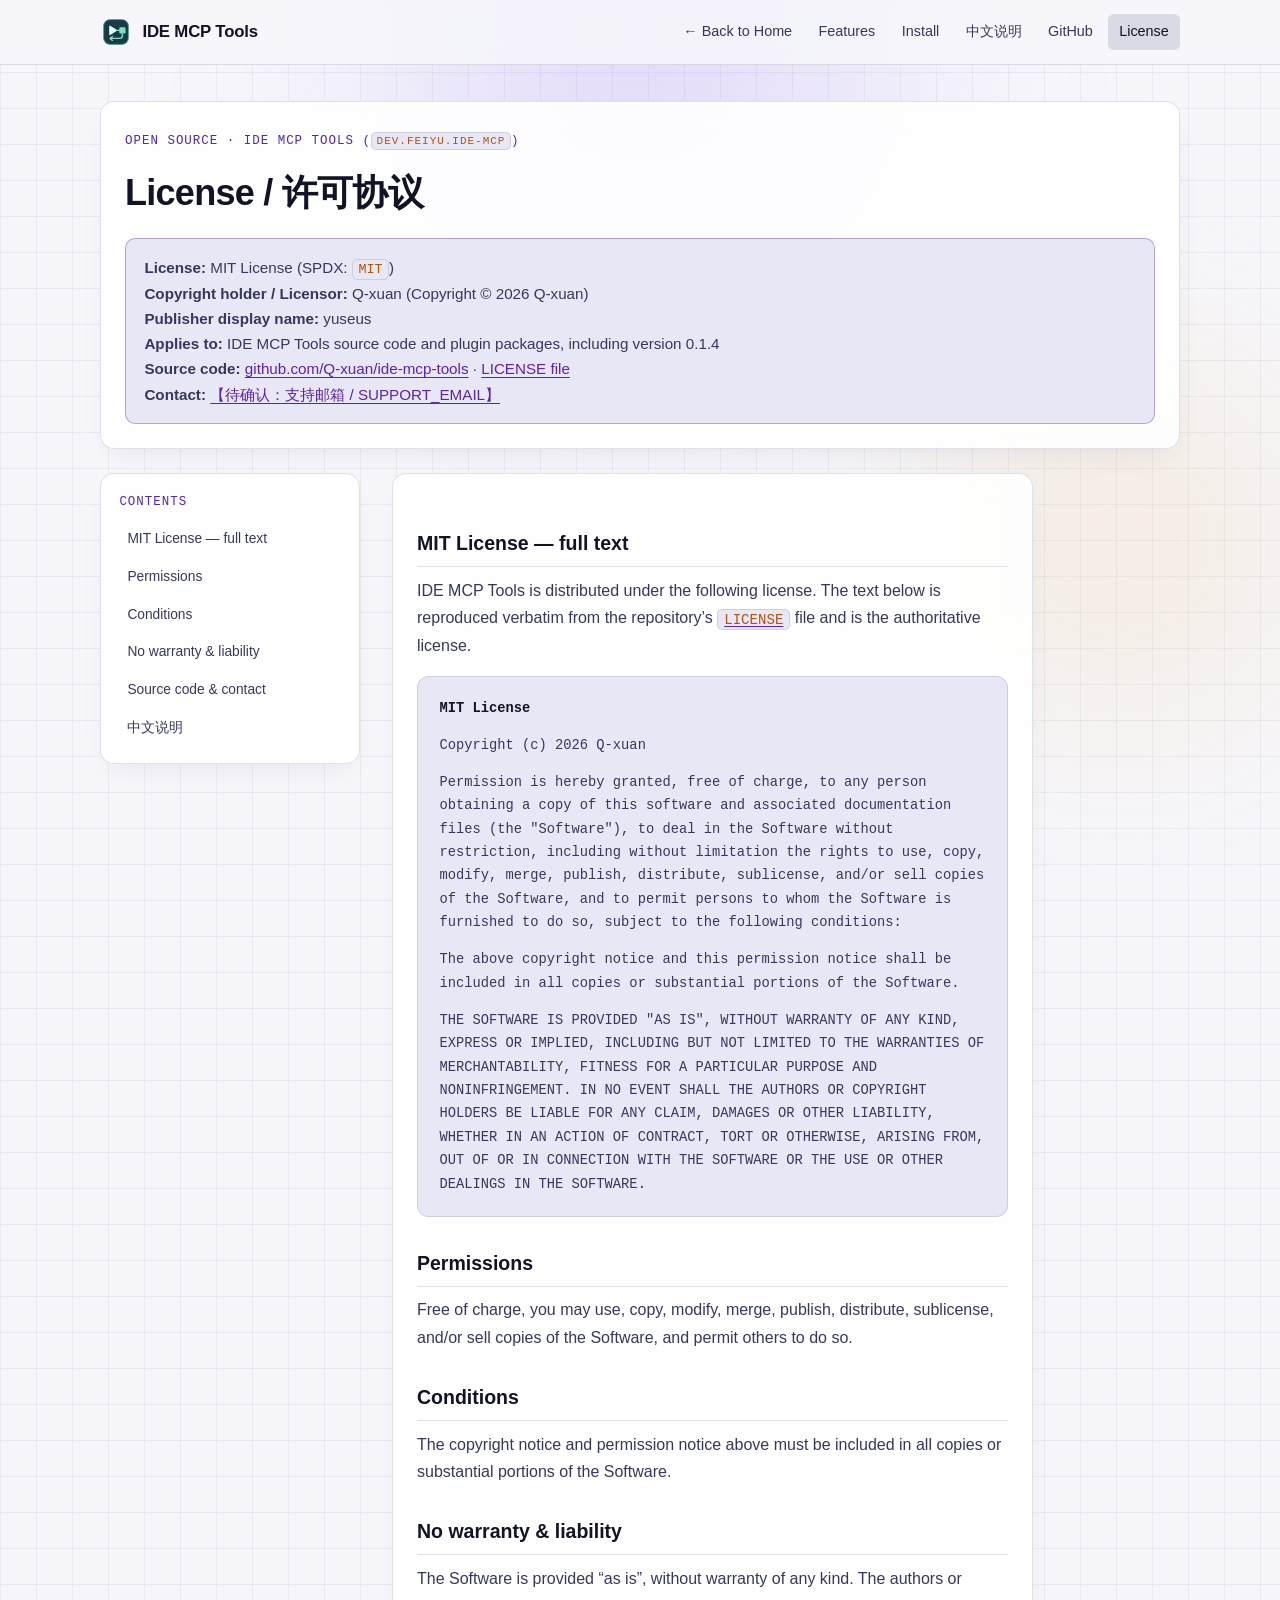
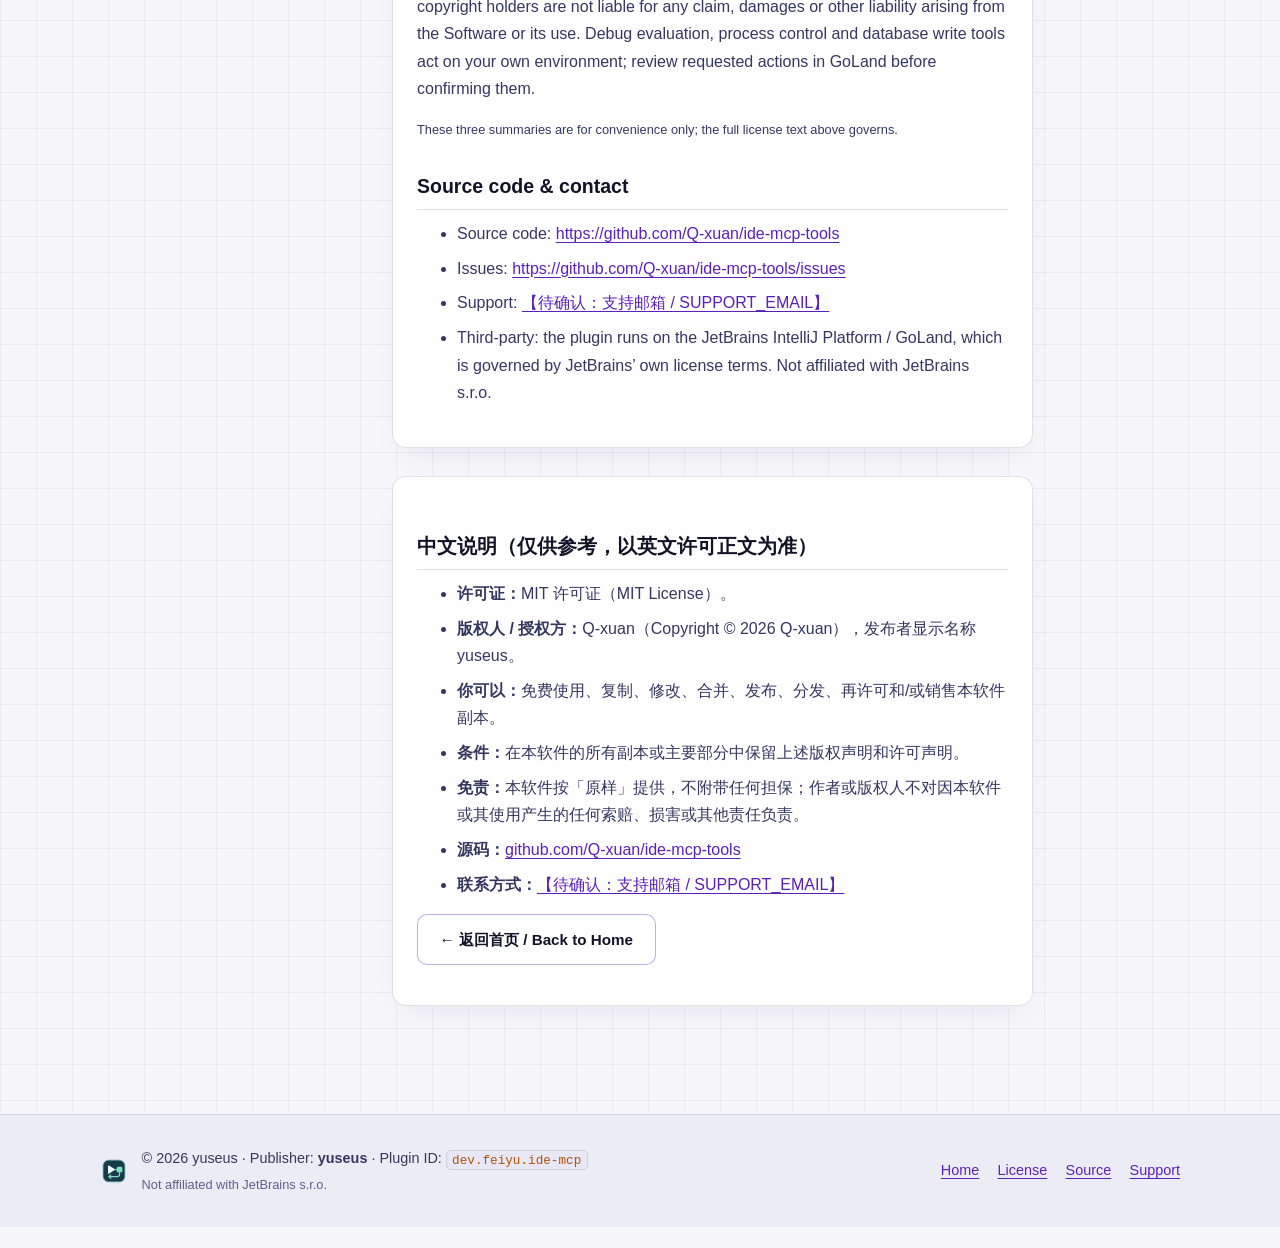
==== docs/eula/index.html @ c02a5cfa "docs: add publisher website for GitHub Pages" ====
<!DOCTYPE html>
<html lang="en">
<head>
  <meta charset="utf-8">
  <meta name="viewport" content="width=device-width, initial-scale=1">
  <title>License / 许可协议 (MIT) – IDE MCP Tools</title>
  <meta name="description" content="IDE MCP Tools is open source under the MIT License. Copyright (c) 2026 Q-xuan.">
  <link rel="icon" type="image/svg+xml" href="../pluginIcon.svg">
  <link rel="stylesheet" href="../style.css">
</head>
<body>
  <a href="#main-content" class="skip-link">Skip to main content</a>

  <div class="bg-canvas" aria-hidden="true">
    <div class="glow glow-1"></div>
    <div class="glow glow-2"></div>
  </div>

  <header class="site-header">
    <div class="container nav-inner">
      <a href="../" class="brand" aria-label="IDE MCP Tools Home">
        <img src="../pluginIcon.svg" alt="IDE MCP Tools icon" width="32" height="32" class="brand-icon">
        <span class="brand-name">IDE MCP Tools</span>
      </a>
      <nav class="site-nav" aria-label="Primary navigation">
        <a href="../">&larr; Back to Home</a>
        <a href="../#features">Features</a>
        <a href="../#install">Install</a>
        <a href="#zh" lang="zh-CN">中文说明</a>
        <a href="https://github.com/Q-xuan/ide-mcp-tools" rel="noopener">GitHub</a>
        <a href="./" aria-current="page">License</a>
      </nav>
    </div>
  </header>

  <main id="main-content" class="container eula-main">
    <div class="eula-header glass-card">
      <div class="eula-header-top">
        <span class="section-kicker">Open source &middot; IDE MCP Tools (<code>dev.feiyu.ide-mcp</code>)</span>
        <h1 id="eula-title">License / 许可协议</h1>
      </div>
      <p class="meta-box">
        <strong>License:</strong> MIT License (SPDX: <code>MIT</code>)<br>
        <strong>Copyright holder / Licensor:</strong> Q-xuan (Copyright &copy; 2026 Q-xuan)<br>
        <strong>Publisher display name:</strong> yuseus<br>
        <strong>Applies to:</strong> IDE MCP Tools source code and plugin packages, including version 0.1.4<br>
        <strong>Source code:</strong> <a href="https://github.com/Q-xuan/ide-mcp-tools" rel="noopener">github.com/Q-xuan/ide-mcp-tools</a> &middot; <a href="https://github.com/Q-xuan/ide-mcp-tools/blob/main/LICENSE" rel="noopener">LICENSE file</a><br>
        <strong>Contact:</strong> <a href="mailto:SUPPORT_EMAIL">【待确认：支持邮箱 / SUPPORT_EMAIL】</a>
      </p>
    </div>

    <details class="toc-mobile glass-card">
      <summary>Table of Contents / 目录</summary>
      <nav aria-label="Mobile table of contents">
        <ol class="toc-list">
              <li><a href="#license">MIT License — full text</a></li>
              <li><a href="#s1">Permissions</a></li>
              <li><a href="#s2">Conditions</a></li>
              <li><a href="#s3">No warranty &amp; liability</a></li>
              <li><a href="#source">Source code &amp; contact</a></li>
              <li><a href="#zh" lang="zh-CN">中文说明</a></li>
        </ol>
      </nav>
    </details>

    <div class="eula-layout">
      <aside class="toc-sidebar" aria-label="Document sections">
        <div class="toc-sticky glass-card">
          <div class="toc-heading">Contents</div>
          <nav aria-label="Table of contents">
            <ol class="toc-list">
              <li><a href="#license">MIT License — full text</a></li>
              <li><a href="#s1">Permissions</a></li>
              <li><a href="#s2">Conditions</a></li>
              <li><a href="#s3">No warranty &amp; liability</a></li>
              <li><a href="#source">Source code &amp; contact</a></li>
              <li><a href="#zh" lang="zh-CN">中文说明</a></li>
            </ol>
          </nav>
        </div>
      </aside>

      <div class="eula-content">
        <article class="glass-card legal-prose" aria-labelledby="eula-title">
          <h2 id="license">MIT License — full text</h2>
          <p>IDE MCP Tools is distributed under the following license. The text below is reproduced verbatim from the repository&rsquo;s <a href="https://github.com/Q-xuan/ide-mcp-tools/blob/main/LICENSE" rel="noopener"><code>LICENSE</code></a> file and is the authoritative license.</p>
          <div class="license-text" lang="en">
<p>MIT License</p>
<p>Copyright (c) 2026 Q-xuan</p>
<p>Permission is hereby granted, free of charge, to any person obtaining a copy of this software and associated documentation files (the &quot;Software&quot;), to deal in the Software without restriction, including without limitation the rights to use, copy, modify, merge, publish, distribute, sublicense, and/or sell copies of the Software, and to permit persons to whom the Software is furnished to do so, subject to the following conditions:</p>
<p>The above copyright notice and this permission notice shall be included in all copies or substantial portions of the Software.</p>
<p>THE SOFTWARE IS PROVIDED &quot;AS IS&quot;, WITHOUT WARRANTY OF ANY KIND, EXPRESS OR IMPLIED, INCLUDING BUT NOT LIMITED TO THE WARRANTIES OF MERCHANTABILITY, FITNESS FOR A PARTICULAR PURPOSE AND NONINFRINGEMENT. IN NO EVENT SHALL THE AUTHORS OR COPYRIGHT HOLDERS BE LIABLE FOR ANY CLAIM, DAMAGES OR OTHER LIABILITY, WHETHER IN AN ACTION OF CONTRACT, TORT OR OTHERWISE, ARISING FROM, OUT OF OR IN CONNECTION WITH THE SOFTWARE OR THE USE OR OTHER DEALINGS IN THE SOFTWARE.</p>
</div>

          <h2 id="s1">Permissions</h2>
          <p>Free of charge, you may use, copy, modify, merge, publish, distribute, sublicense, and/or sell copies of the Software, and permit others to do so.</p>
          <h2 id="s2">Conditions</h2>
          <p>The copyright notice and permission notice above must be included in all copies or substantial portions of the Software.</p>
          <h2 id="s3">No warranty &amp; liability</h2>
          <p>The Software is provided &ldquo;as is&rdquo;, without warranty of any kind. The authors or copyright holders are not liable for any claim, damages or other liability arising from the Software or its use. Debug evaluation, process control and database write tools act on your own environment; review requested actions in GoLand before confirming them.</p>
          <p class="footer-disclaimer">These three summaries are for convenience only; the full license text above governs.</p>

          <h2 id="source">Source code &amp; contact</h2>
          <ul>
            <li>Source code: <a href="https://github.com/Q-xuan/ide-mcp-tools" rel="noopener">https://github.com/Q-xuan/ide-mcp-tools</a></li>
            <li>Issues: <a href="https://github.com/Q-xuan/ide-mcp-tools/issues" rel="noopener">https://github.com/Q-xuan/ide-mcp-tools/issues</a></li>
            <li>Support: <a href="mailto:SUPPORT_EMAIL">【待确认：支持邮箱 / SUPPORT_EMAIL】</a></li>
            <li>Third-party: the plugin runs on the JetBrains IntelliJ Platform / GoLand, which is governed by JetBrains&rsquo; own license terms. Not affiliated with JetBrains s.r.o.</li>
          </ul>
        </article>

        <section id="zh" lang="zh-CN" class="glass-card legal-prose">
          <h2>中文说明（仅供参考，以英文许可正文为准）</h2>
          <ul>
            <li><strong>许可证：</strong>MIT 许可证（MIT License）。</li>
            <li><strong>版权人 / 授权方：</strong>Q-xuan（Copyright &copy; 2026 Q-xuan），发布者显示名称 yuseus。</li>
            <li><strong>你可以：</strong>免费使用、复制、修改、合并、发布、分发、再许可和/或销售本软件副本。</li>
            <li><strong>条件：</strong>在本软件的所有副本或主要部分中保留上述版权声明和许可声明。</li>
            <li><strong>免责：</strong>本软件按「原样」提供，不附带任何担保；作者或版权人不对因本软件或其使用产生的任何索赔、损害或其他责任负责。</li>
            <li><strong>源码：</strong><a href="https://github.com/Q-xuan/ide-mcp-tools" rel="noopener">github.com/Q-xuan/ide-mcp-tools</a></li>
            <li><strong>联系方式：</strong><a href="mailto:SUPPORT_EMAIL">【待确认：支持邮箱 / SUPPORT_EMAIL】</a></li>
          </ul>
          <p><a href="../" class="btn btn-secondary">&larr; 返回首页 / Back to Home</a></p>
        </section>
      </div>
    </div>
  </main>

  <footer class="site-footer">
    <div class="container footer-inner">
      <div class="footer-brand">
        <img src="../pluginIcon.svg" alt="IDE MCP Tools icon" width="28" height="28" class="brand-icon">
        <div>
          <div class="footer-title">&copy; 2026 yuseus &middot; Publisher: <strong>yuseus</strong> &middot; Plugin ID: <code>dev.feiyu.ide-mcp</code></div>
          <p class="footer-disclaimer">Not affiliated with JetBrains s.r.o.</p>
        </div>
      </div>
      <nav class="footer-nav" aria-label="Footer navigation">
        <a href="../">Home</a>
        <a href="./">License</a>
        <a href="https://github.com/Q-xuan/ide-mcp-tools" rel="noopener">Source</a>
        <a href="mailto:SUPPORT_EMAIL">Support</a>
      </nav>
    </div>
  </footer>
</body>
</html>
---- docs/style.css ----
:root {
  --font-sans: Inter, -apple-system, BlinkMacSystemFont, 'Segoe UI', 'PingFang SC', 'Hiragino Sans GB', 'Microsoft YaHei', 'Noto Sans CJK SC', sans-serif;
  --font-mono: 'JetBrains Mono', ui-monospace, SFMono-Regular, Menlo, Consolas, monospace;
  --bg: #0b0d19;
  --bg-elevated: #111528;
  --bg-card: rgba(22, 27, 51, 0.62);
  --bg-card-strong: rgba(30, 36, 68, 0.82);
  --bg-nav: rgba(11, 13, 25, 0.80);
  --bg-code: rgba(15, 18, 36, 0.94);
  --text: #f3f2ff;
  --text-secondary: #c0bce0;
  --text-muted: #8e8ab5;
  --accent: #a78bfa;
  --accent-secondary: #f59e0b;
  --accent-teal: #7c5dfa;
  --accent-deep: #1e2246;
  --border: rgba(196, 181, 253, 0.16);
  --border-strong: rgba(167, 139, 250, 0.42);
  --grid-line: rgba(196, 181, 253, 0.045);
  --glow-primary: rgba(139, 92, 246, 0.18);
  --glow-secondary: rgba(245, 158, 11, 0.14);
  --shadow-card: 0 16px 40px -12px rgba(6, 7, 15, 0.72), inset 0 1px 0 0 rgba(243, 242, 255, 0.08);
  --shadow-hover: 0 22px 48px -12px rgba(6, 7, 15, 0.90), inset 0 1px 0 0 rgba(167, 139, 250, 0.30);
  --btn-primary-bg: linear-gradient(135deg, #7c3aed 0%, #6d28d9 100%);
  --btn-primary-text: #ffffff;
}

@media (prefers-color-scheme: light) {
  :root {
    --bg: #f6f6fb;
    --bg-elevated: #ececf6;
    --bg-card: rgba(255, 255, 255, 0.88);
    --bg-card-strong: rgba(255, 255, 255, 0.97);
    --bg-nav: rgba(246, 246, 251, 0.86);
    --bg-code: #e8e7f5;
    --text: #111326;
    --text-secondary: #34385e;
    --text-muted: #5c608a;
    --accent: #5b21b6;
    --accent-secondary: #b45309;
    --accent-teal: #4c1d95;
    --accent-deep: #e2dff7;
    --border: rgba(30, 34, 70, 0.13);
    --border-strong: rgba(91, 33, 182, 0.36);
    --grid-line: rgba(30, 34, 70, 0.05);
    --glow-primary: rgba(139, 92, 246, 0.22);
    --glow-secondary: rgba(245, 158, 11, 0.15);
    --shadow-card: 0 12px 32px -10px rgba(17, 19, 38, 0.08), inset 0 1px 0 0 rgba(255, 255, 255, 0.85);
    --shadow-hover: 0 18px 40px -10px rgba(17, 19, 38, 0.15), inset 0 1px 0 0 rgba(255, 255, 255, 1);
    --btn-primary-bg: linear-gradient(135deg, #5b21b6 0%, #4c1d95 100%);
    --btn-primary-text: #f8f7ff;
  }
}

*,
*::before,
*::after {
  box-sizing: border-box;
}

html {
  scroll-behavior: smooth;
  scroll-padding-top: 5rem;
}

body {
  margin: 0;
  font-family: var(--font-sans);
  font-size: 1rem;
  line-height: 1.65;
  color: var(--text);
  background-color: var(--bg);
  background-image:
    linear-gradient(to right, var(--grid-line) 1px, transparent 1px),
    linear-gradient(to bottom, var(--grid-line) 1px, transparent 1px);
  background-size: 36px 36px;
  overflow-x: hidden;
  -webkit-font-smoothing: antialiased;
}

/* Ambient background glows */
.bg-canvas {
  position: fixed;
  inset: 0;
  pointer-events: none;
  z-index: -1;
  overflow: hidden;
}

.glow {
  position: absolute;
  border-radius: 50%;
  filter: blur(90px);
}

.glow-1 {
  width: 540px;
  height: 540px;
  top: -180px;
  left: 50%;
  transform: translateX(-50%);
  background: radial-gradient(circle, var(--glow-primary) 0%, transparent 70%);
}

.glow-2 {
  width: 460px;
  height: 460px;
  top: 260px;
  right: -120px;
  background: radial-gradient(circle, var(--glow-secondary) 0%, transparent 70%);
}

/* Accessibility skip link */
.skip-link {
  position: absolute;
  top: -3.5rem;
  left: 1rem;
  z-index: 200;
  padding: 0.6rem 1rem;
  background: var(--accent);
  color: var(--btn-primary-text);
  font-weight: 600;
  border-radius: 8px;
  text-decoration: none;
  transition: top 0.2s ease;
}

.skip-link:focus {
  top: 1rem;
}

a {
  color: var(--accent);
  text-decoration: underline;
  text-underline-offset: 3px;
  transition: color 0.15s ease;
}

a:hover {
  color: var(--accent-secondary);
  text-decoration: none;
}

:focus-visible {
  outline: 2px solid var(--accent);
  outline-offset: 3px;
  border-radius: 4px;
}

.container {
  max-width: 1120px;
  margin: 0 auto;
  padding: 0 1.25rem;
}

/* Sticky top navigation */
.site-header {
  position: sticky;
  top: 0;
  z-index: 100;
  background: var(--bg-nav);
  backdrop-filter: blur(14px);
  -webkit-backdrop-filter: blur(14px);
  border-bottom: 1px solid var(--border);
}

.nav-inner {
  display: flex;
  align-items: center;
  justify-content: space-between;
  gap: 1rem;
  min-height: 4rem;
}

.brand {
  display: inline-flex;
  align-items: center;
  gap: 0.65rem;
  text-decoration: none;
  color: var(--text);
  font-weight: 700;
  font-size: 1.05rem;
  letter-spacing: -0.01em;
  flex-shrink: 0;
}

.brand-icon {
  border-radius: 7px;
  flex-shrink: 0;
}

.site-nav {
  display: flex;
  align-items: center;
  gap: 0.25rem;
  overflow-x: auto;
  max-width: 100%;
  scrollbar-width: none;
  padding: 0.25rem 0;
}

.site-nav::-webkit-scrollbar {
  display: none;
}

.site-nav a {
  color: var(--text-secondary);
  text-decoration: none;
  font-size: 0.9rem;
  font-weight: 500;
  padding: 0.4rem 0.7rem;
  border-radius: 6px;
  white-space: nowrap;
  transition: color 0.15s ease, background-color 0.15s ease;
}

.site-nav a:hover,
.site-nav a[aria-current="page"] {
  color: var(--text);
  background: var(--border);
}

/* Hero section */
.hero {
  padding: 4.5rem 0 3.25rem;
  text-align: center;
}

.hero-inner {
  max-width: 820px;
  margin: 0 auto;
}

.hero-icon-shell {
  display: inline-flex;
  align-items: center;
  justify-content: center;
  padding: 0.75rem;
  border-radius: 26px;
  background: radial-gradient(circle at 30% 20%, rgba(139, 92, 246, 0.22), rgba(30, 36, 68, 0.55));
  border: 1px solid var(--border-strong);
  box-shadow: 0 0 48px var(--glow-primary), var(--shadow-card);
  margin-bottom: 1.5rem;
}

.hero-icon {
  width: 104px;
  height: 104px;
  display: block;
}

.eyebrow {
  margin: 0 0 0.9rem;
  font-size: 0.9rem;
  color: var(--text-secondary);
  letter-spacing: 0.02em;
}

.hero-title {
  margin: 0 0 1.25rem;
  font-size: clamp(2rem, 4.6vw, 3.35rem);
  line-height: 1.12;
  letter-spacing: -0.028em;
  font-weight: 800;
  background: linear-gradient(135deg, var(--text) 15%, var(--accent-secondary) 60%, var(--accent) 100%);
  -webkit-background-clip: text;
  background-clip: text;
  color: transparent;
}

.hero-lead {
  margin: 0 auto 1rem;
  font-size: 1.12rem;
  line-height: 1.7;
  color: var(--text-secondary);
  max-width: 68ch;
}

.hero-lead-zh {
  margin: 0 auto 1.65rem;
  font-size: 1rem;
  line-height: 1.75;
  color: var(--text-muted);
  max-width: 66ch;
  padding: 0.75rem 1rem;
  border-radius: 10px;
  background: var(--bg-card);
  border: 1px solid var(--border);
}

.badge-row {
  display: flex;
  flex-wrap: wrap;
  justify-content: center;
  gap: 0.55rem;
  margin-bottom: 1.9rem;
}

.badge {
  display: inline-flex;
  align-items: center;
  gap: 0.4rem;
  padding: 0.32rem 0.75rem;
  border-radius: 999px;
  font-size: 0.82rem;
  font-weight: 500;
  color: var(--text-secondary);
  background: var(--bg-card);
  border: 1px solid var(--border);
}

.badge code {
  background: transparent;
  padding: 0;
  border: 0;
  font-size: 0.82rem;
  color: var(--text);
}

.badge-accent {
  color: var(--text);
  border-color: var(--border-strong);
  background: var(--bg-card-strong);
}

.badge-dot {
  width: 7px;
  height: 7px;
  border-radius: 50%;
  background: var(--accent);
  box-shadow: 0 0 8px var(--accent);
}

.cta-row {
  display: flex;
  flex-wrap: wrap;
  justify-content: center;
  gap: 0.85rem;
}

.btn {
  display: inline-flex;
  align-items: center;
  justify-content: center;
  gap: 0.5rem;
  padding: 0.72rem 1.35rem;
  border-radius: 10px;
  font-weight: 600;
  font-size: 0.95rem;
  text-decoration: none;
  border: 1px solid transparent;
  transition: transform 0.15s ease, box-shadow 0.15s ease, border-color 0.15s ease;
}

.btn-primary {
  background: var(--btn-primary-bg);
  color: var(--btn-primary-text);
  box-shadow: 0 8px 24px -6px var(--glow-primary);
}

.btn-primary:hover {
  color: var(--btn-primary-text);
}

.btn-secondary {
  background: var(--bg-card);
  color: var(--text);
  border-color: var(--border-strong);
}

.btn-secondary:hover {
  color: var(--accent);
  border-color: var(--accent);
}

/* Generic sections & headings */
.section {
  padding: 3.25rem 0;
}

.section-header {
  margin-bottom: 2rem;
}

.section-kicker {
  display: inline-block;
  font-family: var(--font-mono);
  font-size: 0.78rem;
  text-transform: uppercase;
  letter-spacing: 0.08em;
  color: var(--accent);
  margin-bottom: 0.45rem;
}

.section-header h2 {
  margin: 0 0 0.5rem;
  font-size: clamp(1.5rem, 2.6vw, 2rem);
  letter-spacing: -0.02em;
  line-height: 1.25;
}

.section-sub {
  margin: 0;
  color: var(--text-secondary);
  font-size: 1.02rem;
}

.sub-heading {
  font-size: 1.25rem;
  margin: 2rem 0 1rem;
  letter-spacing: -0.01em;
}

/* Glass cards */
.glass-card {
  background: var(--bg-card);
  backdrop-filter: blur(12px);
  -webkit-backdrop-filter: blur(12px);
  border: 1px solid var(--border);
  border-radius: 14px;
  padding: 1.5rem;
  box-shadow: var(--shadow-card);
  transition: border-color 0.2s ease, box-shadow 0.2s ease, transform 0.2s ease;
}

/* Feature grid */
.feature-grid {
  display: grid;
  grid-template-columns: repeat(3, 1fr);
  gap: 1.25rem;
}

.feature-card {
  display: flex;
  flex-direction: column;
}

.feature-icon {
  width: 42px;
  height: 42px;
  border-radius: 10px;
  display: inline-flex;
  align-items: center;
  justify-content: center;
  background: var(--bg-card-strong);
  border: 1px solid var(--border-strong);
  color: var(--accent);
  margin-bottom: 1rem;
}

.feature-card h3 {
  margin: 0 0 0.55rem;
  font-size: 1.12rem;
}

.feature-card p {
  margin: 0 0 1.15rem;
  color: var(--text-secondary);
  font-size: 0.95rem;
  flex: 1;
}

.chip-row {
  display: flex;
  flex-wrap: wrap;
  gap: 0.4rem;
}

.tool-chip {
  font-family: var(--font-mono);
  font-size: 0.76rem;
  padding: 0.22rem 0.52rem;
  border-radius: 6px;
  background: var(--bg-code);
  border: 1px solid var(--border);
  color: var(--accent-secondary);
}

/* Compatibility grid */
.compat-grid {
  display: grid;
  grid-template-columns: repeat(2, 1fr);
  gap: 1.25rem;
}

.compat-current {
  border-color: var(--border-strong);
}

.compat-top {
  display: flex;
  flex-wrap: wrap;
  align-items: center;
  justify-content: space-between;
  gap: 0.5rem;
  margin-bottom: 0.9rem;
}

.version-pill {
  font-family: var(--font-mono);
  font-size: 0.82rem;
  font-weight: 700;
  padding: 0.25rem 0.65rem;
  border-radius: 6px;
  background: var(--accent);
  color: var(--btn-primary-text);
}

.version-pill-muted {
  background: var(--bg-code);
  color: var(--text-secondary);
  border: 1px solid var(--border);
}

.target-pill {
  font-size: 0.88rem;
  color: var(--text-secondary);
}

.compat-body {
  margin: 0 0 0.9rem;
  color: var(--text);
}

.compat-note {
  margin: 0;
  font-size: 0.92rem;
  color: var(--text-secondary);
}

.changelog-box {
  padding: 0.75rem 0.95rem;
  border-radius: 9px;
  background: var(--bg-code);
  border-left: 3px solid var(--accent);
  font-size: 0.92rem;
  color: var(--text-secondary);
}

/* Install section */
.install-layout {
  display: grid;
  grid-template-columns: 1.15fr 0.85fr;
  gap: 1.5rem;
  align-items: start;
}

.step-timeline {
  list-style: none;
  margin: 0;
  padding: 0;
  display: flex;
  flex-direction: column;
  gap: 0.9rem;
}

.step-item {
  display: flex;
  gap: 1rem;
  align-items: flex-start;
  padding: 1.1rem 1.25rem;
  border-radius: 12px;
  background: var(--bg-card);
  border: 1px solid var(--border);
}

.step-num {
  font-family: var(--font-mono);
  font-size: 0.82rem;
  font-weight: 700;
  color: var(--accent);
  background: var(--bg-code);
  border: 1px solid var(--border-strong);
  border-radius: 8px;
  padding: 0.28rem 0.55rem;
  flex-shrink: 0;
}

.step-body {
  color: var(--text);
  font-size: 0.97rem;
}

/* Stylized IDE / Terminal window */
.ide-window {
  border-radius: 14px;
  background: var(--bg-code);
  border: 1px solid var(--border-strong);
  box-shadow: var(--shadow-card);
  overflow: hidden;
}

.ide-titlebar {
  display: flex;
  align-items: center;
  gap: 0.75rem;
  padding: 0.7rem 1rem;
  background: var(--bg-elevated);
  border-bottom: 1px solid var(--border);
}

.ide-dots {
  display: inline-flex;
  gap: 0.4rem;
}

.dot {
  width: 10px;
  height: 10px;
  border-radius: 50%;
  display: inline-block;
}

.dot-red {
  background: #ff5f56;
}

.dot-amber {
  background: #ffbd2e;
}

.dot-green {
  background: #27c93f;
}

.ide-title {
  font-family: var(--font-mono);
  font-size: 0.78rem;
  color: var(--text-muted);
}

.ide-body {
  padding: 1.1rem 1.15rem;
  display: flex;
  flex-direction: column;
  gap: 1rem;
}

.ide-label {
  display: block;
  font-family: var(--font-mono);
  font-size: 0.76rem;
  color: var(--accent);
  margin-bottom: 0.35rem;
}

.ide-block pre {
  margin: 0;
  padding: 0.65rem 0.8rem;
  border-radius: 8px;
  background: var(--bg-elevated);
  border: 1px solid var(--border);
  overflow-x: auto;
  font-family: var(--font-mono);
  font-size: 0.8rem;
  line-height: 1.55;
  color: var(--text);
}

.ide-block pre code {
  background: transparent;
  padding: 0;
  border: 0;
}

/* Usage grid */
.usage-grid {
  list-style: none;
  margin: 0 0 1.75rem;
  padding: 0;
  display: grid;
  grid-template-columns: repeat(2, 1fr);
  gap: 1.15rem;
}

.usage-card h3,
.usage-card h4 {
  margin: 0 0 0.5rem;
  font-size: 1.05rem;
  color: var(--text);
}

.usage-card p {
  margin: 0;
  color: var(--text-secondary);
  font-size: 0.95rem;
}

.usage-card-wide {
  grid-column: 1 / -1;
}

/* Common notes callout */
.callout-panel {
  border-radius: 14px;
  padding: 1.4rem 1.5rem;
  background: var(--bg-card-strong);
  border: 1px solid var(--border-strong);
}

.callout-title {
  margin: 0 0 0.75rem;
  font-size: 1.08rem;
  color: var(--accent);
}

.notes-list {
  margin: 0;
  padding-left: 1.25rem;
  color: var(--text-secondary);
}

.notes-list li {
  margin-bottom: 0.5rem;
}

.notes-list li:last-child {
  margin-bottom: 0;
}

/* Chinese section helpers */
.lead-card {
  margin: 0.75rem 0 0;
  padding: 1rem 1.25rem;
  border-radius: 12px;
  background: var(--bg-card);
  border-left: 3px solid var(--accent);
  color: var(--text-secondary);
  font-size: 1.02rem;
}

.zh-block {
  margin-bottom: 1.75rem;
}

/* Support band */
.support-band {
  display: flex;
  align-items: center;
  justify-content: space-between;
  flex-wrap: wrap;
  gap: 1.5rem;
  border-color: var(--border-strong);
}

.support-copy h2 {
  margin: 0.2rem 0 0.75rem;
  font-size: 1.45rem;
}

.support-list {
  margin: 0;
  padding-left: 1.2rem;
  color: var(--text-secondary);
}

.support-list li {
  margin-bottom: 0.35rem;
}

.support-actions {
  display: flex;
  flex-wrap: wrap;
  gap: 0.75rem;
}

/* Code inline */
code {
  font-family: var(--font-mono);
  font-size: 0.88em;
  background-color: var(--bg-code);
  border: 1px solid var(--border);
  padding: 0.14em 0.42em;
  border-radius: 5px;
  color: var(--accent-secondary);
  word-break: break-word;
}

.section-divider {
  border: 0;
  border-top: 1px solid var(--border);
  margin: 1rem auto;
}

/* Footer */
.site-footer {
  border-top: 1px solid var(--border);
  background: var(--bg-elevated);
  padding: 2rem 0;
  margin-top: 2rem;
  font-size: 0.9rem;
  color: var(--text-muted);
}

.footer-inner {
  display: flex;
  justify-content: space-between;
  align-items: center;
  flex-wrap: wrap;
  gap: 1rem;
}

.footer-brand {
  display: flex;
  align-items: center;
  gap: 0.85rem;
}

.footer-title {
  color: var(--text-secondary);
}

.footer-disclaimer {
  margin: 0.15rem 0 0;
  font-size: 0.8rem;
  color: var(--text-muted);
}

.footer-nav {
  display: flex;
  gap: 1.15rem;
}

/* EULA Page */
.eula-main {
  padding-top: 2.25rem;
  padding-bottom: 3rem;
}

.eula-header {
  margin-bottom: 1.5rem;
}

.eula-header h1 {
  margin: 0.25rem 0 1rem;
  font-size: clamp(1.6rem, 3vw, 2.25rem);
  letter-spacing: -0.02em;
}

.meta-box {
  margin: 0;
  padding: 1rem 1.15rem;
  border-radius: 10px;
  background: var(--bg-code);
  border: 1px solid var(--border-strong);
  color: var(--text-secondary);
  font-size: 0.95rem;
}

.toc-mobile {
  display: block;
  margin-bottom: 1.5rem;
  padding: 0.9rem 1.15rem;
}

.toc-mobile summary {
  cursor: pointer;
  font-weight: 600;
  color: var(--accent);
}

.eula-layout {
  display: block;
}

.toc-sidebar {
  display: none;
}

.toc-heading {
  font-family: var(--font-mono);
  font-size: 0.78rem;
  text-transform: uppercase;
  letter-spacing: 0.08em;
  color: var(--accent);
  margin-bottom: 0.65rem;
}

.toc-list {
  list-style: none;
  margin: 0.5rem 0 0;
  padding: 0;
  display: flex;
  flex-direction: column;
  gap: 0.35rem;
}

.toc-list a {
  display: block;
  font-size: 0.86rem;
  color: var(--text-secondary);
  text-decoration: none;
  padding: 0.3rem 0.5rem;
  border-radius: 6px;
}

.toc-list a:hover {
  color: var(--text);
  background: var(--border);
}

.legal-prose {
  max-width: 72ch;
  line-height: 1.72;
  margin-bottom: 1.75rem;
}

.legal-prose h2 {
  margin-top: 1.85rem;
  margin-bottom: 0.6rem;
  font-size: 1.22rem;
  color: var(--text);
  border-bottom: 1px solid var(--border);
  padding-bottom: 0.35rem;
}

.legal-prose p,
.legal-prose ul {
  color: var(--text-secondary);
  margin-top: 0;
  margin-bottom: 1rem;
}

.legal-prose li {
  margin-bottom: 0.45rem;
}

.legal-notice {
  padding: 1rem 1.15rem;
  border-radius: 10px;
  background: var(--bg-code);
  border-left: 3px solid var(--accent);
  color: var(--text) !important;
}

.zh-eula-card h2 {
  margin-top: 0;
}

/* 404 Page */
.notfound-main {
  padding: 4.5rem 0;
  display: flex;
  align-items: center;
  justify-content: center;
}

.notfound-card {
  max-width: 580px;
  width: 100%;
  text-align: center;
  padding: 2.5rem 1.75rem;
}

.notfound-code {
  font-family: var(--font-mono);
  font-size: 3.5rem;
  font-weight: 800;
  line-height: 1;
  color: var(--accent);
  margin-bottom: 0.75rem;
}

/* Desktop >= 1024px layout for EULA sticky TOC */
@media (min-width: 1024px) {
  .toc-mobile {
    display: none;
  }

  .eula-layout {
    display: grid;
    grid-template-columns: 260px 1fr;
    gap: 2rem;
    align-items: start;
  }

  .toc-sidebar {
    display: block;
    position: sticky;
    top: 5.25rem;
  }

  .toc-sticky {
    padding: 1.15rem;
  }
}

/* Tablet & Mobile responsive adjustments */
@media (max-width: 900px) {
  .feature-grid,
  .compat-grid,
  .install-layout,
  .usage-grid {
    grid-template-columns: 1fr;
  }
}

@media (max-width: 600px) {
  .nav-inner {
    flex-direction: column;
    align-items: flex-start;
    padding-top: 0.6rem;
    padding-bottom: 0.6rem;
    gap: 0.35rem;
  }

  .site-nav {
    width: 100%;
  }

  .hero {
    padding: 2.75rem 0 2.25rem;
  }

  .glass-card {
    padding: 1.2rem;
  }

  .step-item {
    padding: 0.95rem 1rem;
  }
}

/* Subtle motion only when user has no reduced-motion preference */
@media (prefers-reduced-motion: no-preference) {
  @keyframes fadeUp {
    from {
      opacity: 0;
      transform: translateY(10px);
    }
    to {
      opacity: 1;
      transform: translateY(0);
    }
  }

  @keyframes glowDrift {
    0%, 100% {
      transform: translate(-50%, 0) scale(1);
    }
    50% {
      transform: translate(-46%, 18px) scale(1.06);
    }
  }

  .hero-inner {
    animation: fadeUp 0.55s ease-out both;
  }

  .glow-1 {
    animation: glowDrift 16s ease-in-out infinite;
  }

  .glass-card:hover {
    transform: translateY(-2px);
    border-color: var(--border-strong);
    box-shadow: var(--shadow-hover);
  }

  .btn:hover {
    transform: translateY(-1px);
  }
}

/* ===== Polish pass (manual review) ===== */
:root { --glow-primary: rgba(139, 92, 246, 0.26); --glow-secondary: rgba(245, 158, 11, 0.12); }
@media (prefers-color-scheme: light) { :root { --glow-primary: rgba(139, 92, 246, 0.22); --glow-secondary: rgba(245, 158, 11, 0.14); } }
.glow-1 { width: 820px; height: 620px; top: -260px; }
.glow-2 { width: 560px; height: 560px; }

/* Icon already has its own rounded tile: drop the extra box, add a halo ring instead */
.hero-icon-shell {
  position: relative;
  padding: 0;
  background: none;
  border: 0;
  box-shadow: none;
  margin-bottom: 1.75rem;
  isolation: isolate;
}
.hero-icon-shell::before {
  content: "";
  position: absolute;
  inset: -22px;
  border-radius: 40px;
  background: conic-gradient(from 210deg, rgba(139, 92, 246,0), rgba(139, 92, 246,0.55), rgba(245, 158, 11,0.15), rgba(196, 181, 253,0.5), rgba(139, 92, 246,0));
  filter: blur(18px);
  opacity: 0.75;
  z-index: -1;
}
.hero-icon { width: 120px; height: 120px; filter: drop-shadow(0 18px 36px rgba(0,0,0,0.35)); }
.hero-title { font-size: clamp(2.1rem, 5.4vw, 4rem); letter-spacing: -0.035em; text-wrap: balance; }
.hero-lead { text-wrap: pretty; }

/* Terminal: never clip the sample prompt */
.ide-block pre { white-space: pre-wrap; overflow-wrap: anywhere; }

/* Gradient hairline on cards */
.feature-card { position: relative; }
.feature-card::after {
  content: "";
  position: absolute; left: 16px; right: 16px; top: 0; height: 1px;
  background: linear-gradient(90deg, transparent, rgba(139, 92, 246,0.6), transparent);
  pointer-events: none;
}

@media (prefers-reduced-motion: no-preference) {
  @keyframes haloSpin { to { transform: rotate(360deg); } }
  .hero-icon-shell::before { animation: haloSpin 18s linear infinite; }
}
@media (max-width: 480px) {
  .hero-icon, .hero-icon-shell img { width: 96px; height: 96px; }
  .glow-1 { width: 520px; height: 460px; }
}

/* ===== v3: Nebula Indigo & Amber ===== */
.hero-title { background: linear-gradient(120deg, var(--text) 8%, var(--accent) 52%, var(--accent-secondary) 100%); -webkit-background-clip: text; background-clip: text; color: transparent; }
.hero-icon-shell::before { background: conic-gradient(from 210deg, rgba(139,92,246,0), rgba(139,92,246,0.6), rgba(245,158,11,0.35), rgba(196,181,253,0.5), rgba(139,92,246,0)); }
.feature-card::after { background: linear-gradient(90deg, transparent, rgba(139,92,246,0.7), rgba(245,158,11,0.5), transparent); }
.badge:first-child { border-color: rgba(245,158,11,0.45); }
.license-text { white-space: normal; font-family: var(--font-mono); font-size: 0.86rem; line-height: 1.7; padding: 1.25rem 1.35rem; border-radius: 12px; background: var(--bg-code); border: 1px solid var(--border); overflow-wrap: anywhere; margin: 0 0 1.5rem; }
.license-badges { display: flex; flex-wrap: wrap; gap: .5rem; margin-top: 1rem; }
.btn-icon { flex: none; vertical-align: -2px; }
.btn-ghost { background: transparent; color: var(--accent-secondary); border-color: transparent; text-decoration: underline; text-underline-offset: 4px; text-decoration-color: rgba(245,158,11,0.45); }
.btn-ghost:hover { color: var(--accent); text-decoration-color: currentColor; }
.license-text::selection, ::selection { background: rgba(139,92,246,0.35); }
.license-text p { margin: 0 0 1em; } .license-text p:last-child { margin-bottom: 0; } .license-text p:first-child { font-weight: 700; color: var(--text); }
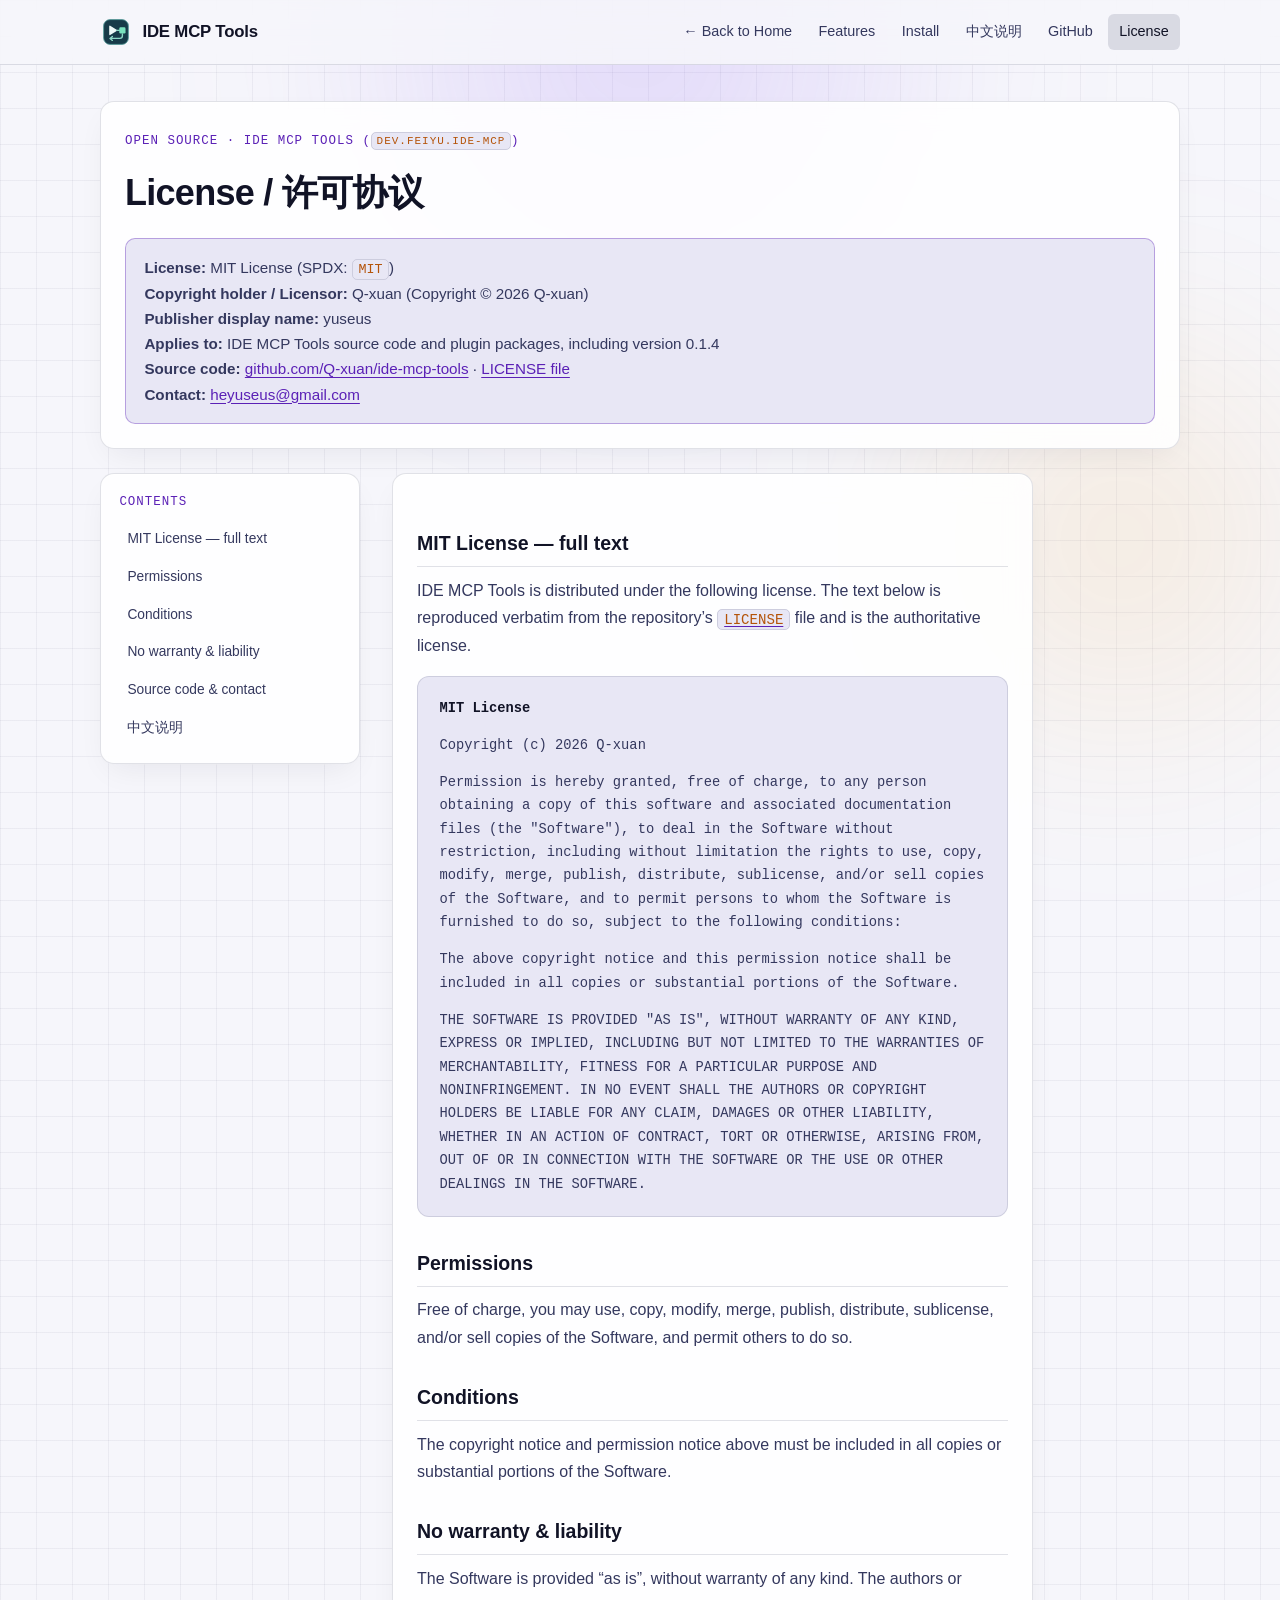
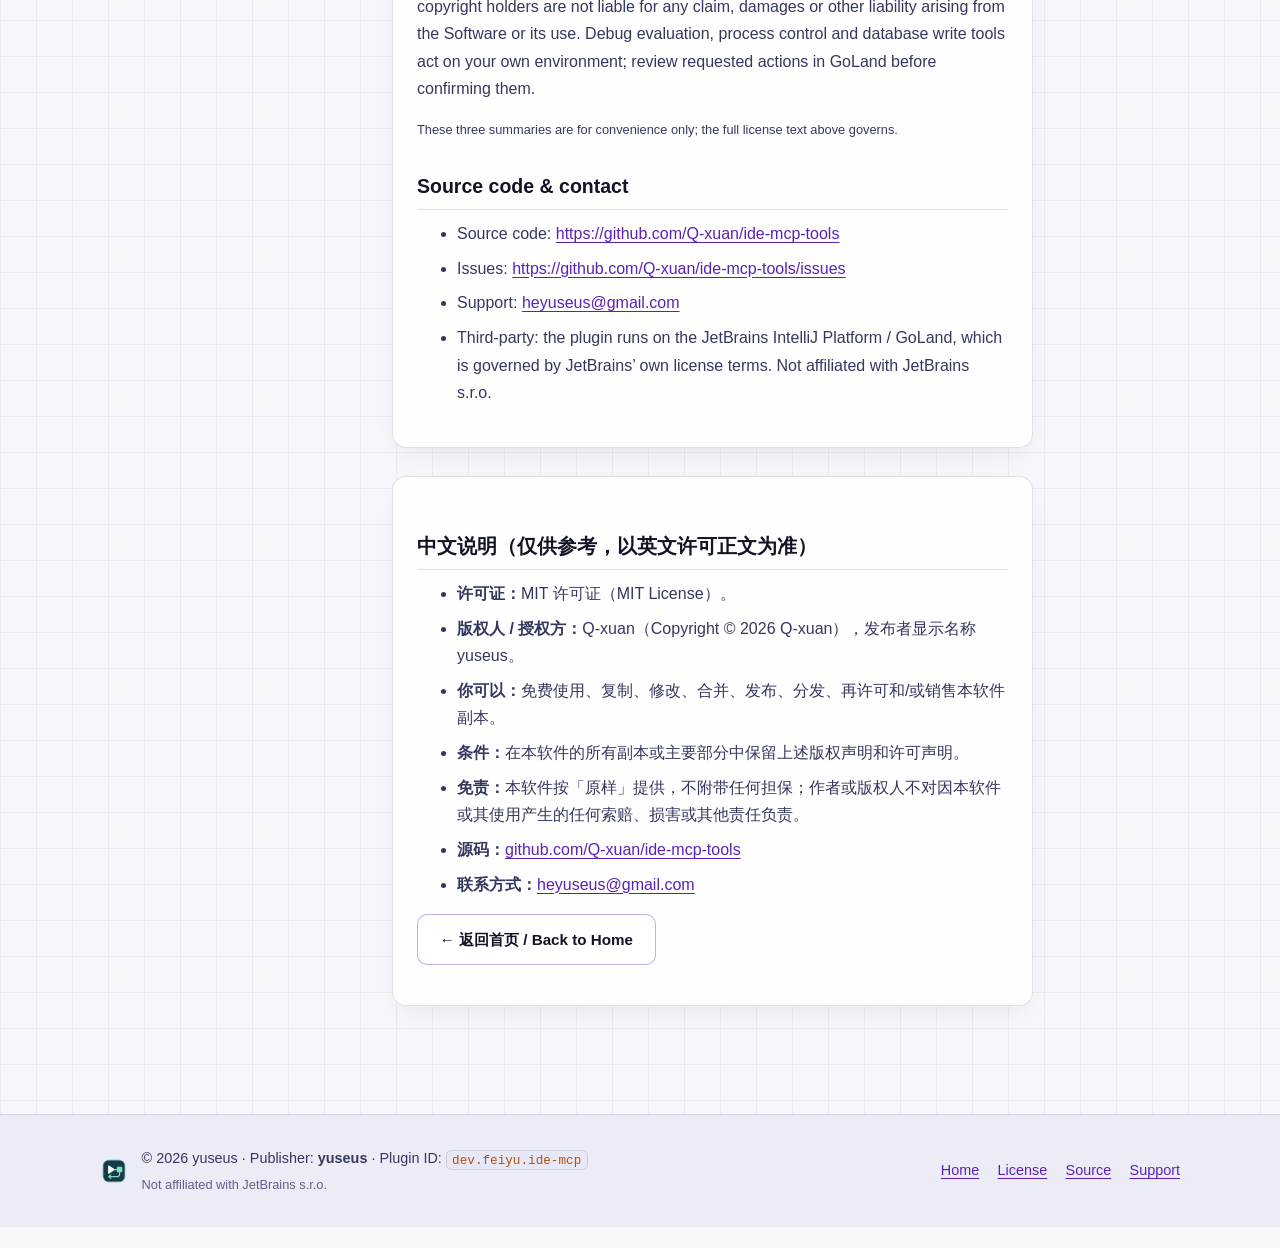
==== commit 1b3a0095: "Set the website support email" ====
--- a/docs/eula/index.html
+++ b/docs/eula/index.html
@@ -45,7 +45,7 @@
         <strong>Publisher display name:</strong> yuseus<br>
         <strong>Applies to:</strong> IDE MCP Tools source code and plugin packages, including version 0.1.4<br>
         <strong>Source code:</strong> <a href="https://github.com/Q-xuan/ide-mcp-tools" rel="noopener">github.com/Q-xuan/ide-mcp-tools</a> &middot; <a href="https://github.com/Q-xuan/ide-mcp-tools/blob/main/LICENSE" rel="noopener">LICENSE file</a><br>
-        <strong>Contact:</strong> <a href="mailto:SUPPORT_EMAIL">【待确认：支持邮箱 / SUPPORT_EMAIL】</a>
+        <strong>Contact:</strong> <a href="mailto:heyuseus@gmail.com">heyuseus@gmail.com</a>
       </p>
     </div>
 
@@ -104,7 +104,7 @@
           <ul>
             <li>Source code: <a href="https://github.com/Q-xuan/ide-mcp-tools" rel="noopener">https://github.com/Q-xuan/ide-mcp-tools</a></li>
             <li>Issues: <a href="https://github.com/Q-xuan/ide-mcp-tools/issues" rel="noopener">https://github.com/Q-xuan/ide-mcp-tools/issues</a></li>
-            <li>Support: <a href="mailto:SUPPORT_EMAIL">【待确认：支持邮箱 / SUPPORT_EMAIL】</a></li>
+            <li>Support: <a href="mailto:heyuseus@gmail.com">heyuseus@gmail.com</a></li>
             <li>Third-party: the plugin runs on the JetBrains IntelliJ Platform / GoLand, which is governed by JetBrains&rsquo; own license terms. Not affiliated with JetBrains s.r.o.</li>
           </ul>
         </article>
@@ -118,7 +118,7 @@
             <li><strong>条件：</strong>在本软件的所有副本或主要部分中保留上述版权声明和许可声明。</li>
             <li><strong>免责：</strong>本软件按「原样」提供，不附带任何担保；作者或版权人不对因本软件或其使用产生的任何索赔、损害或其他责任负责。</li>
             <li><strong>源码：</strong><a href="https://github.com/Q-xuan/ide-mcp-tools" rel="noopener">github.com/Q-xuan/ide-mcp-tools</a></li>
-            <li><strong>联系方式：</strong><a href="mailto:SUPPORT_EMAIL">【待确认：支持邮箱 / SUPPORT_EMAIL】</a></li>
+            <li><strong>联系方式：</strong><a href="mailto:heyuseus@gmail.com">heyuseus@gmail.com</a></li>
           </ul>
           <p><a href="../" class="btn btn-secondary">&larr; 返回首页 / Back to Home</a></p>
         </section>
@@ -139,7 +139,7 @@
         <a href="../">Home</a>
         <a href="./">License</a>
         <a href="https://github.com/Q-xuan/ide-mcp-tools" rel="noopener">Source</a>
-        <a href="mailto:SUPPORT_EMAIL">Support</a>
+        <a href="mailto:heyuseus@gmail.com">Support</a>
       </nav>
     </div>
   </footer>
